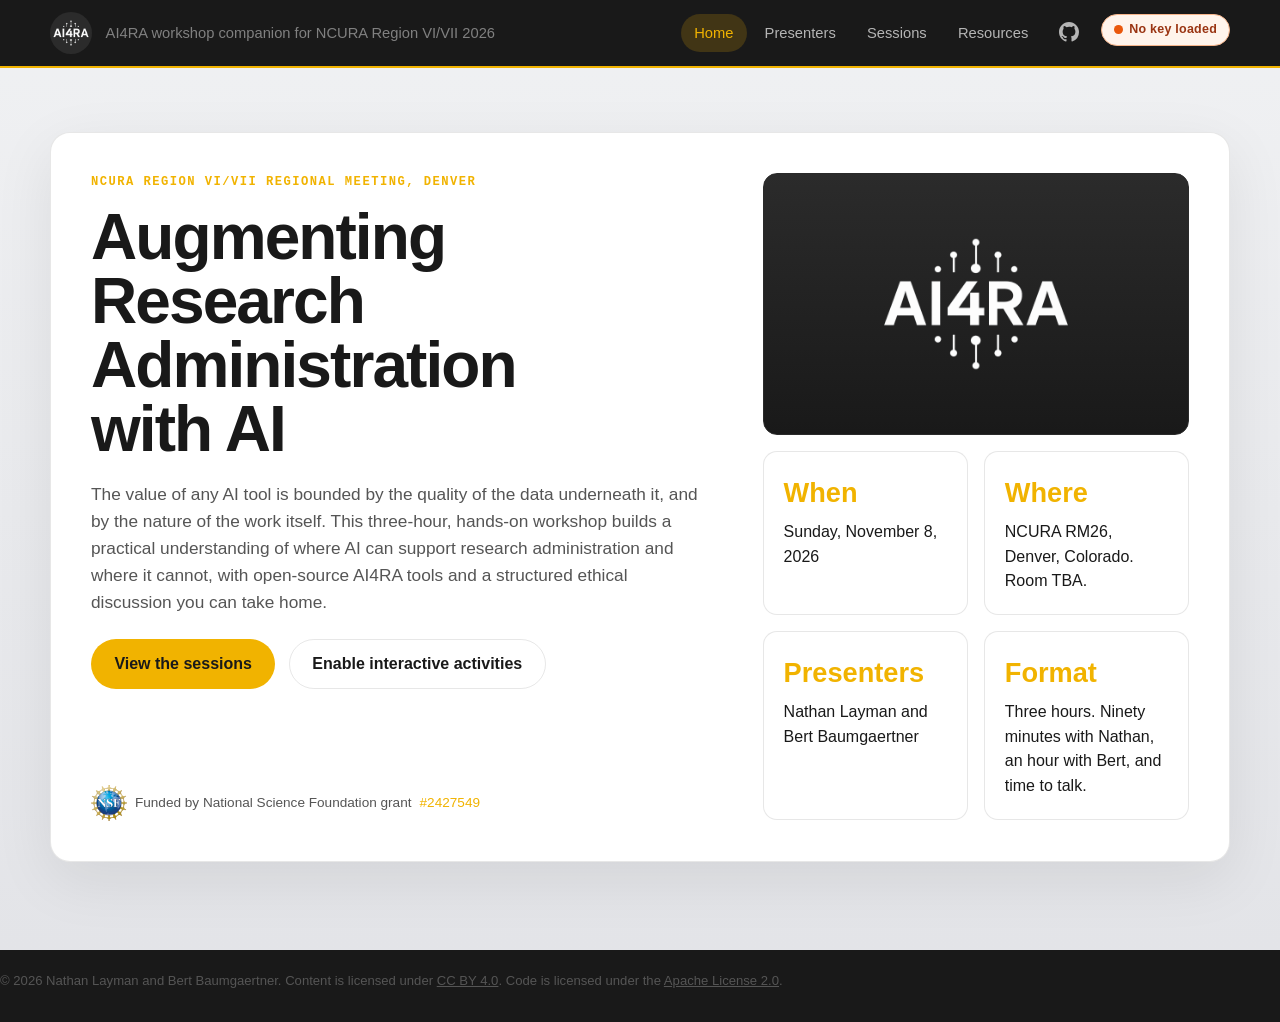
==== docs/index.html @ 2fa078ad "Home page: drop the before-you-arrive band Co-Authored-By: Claude Fable 5.1 <noreply@anthropic.com>" ====
<!DOCTYPE html>
<html lang="en">
  <head>
    <meta charset="UTF-8" />
    <meta name="viewport" content="width=device-width, initial-scale=1.0" />
    <meta name="theme-color" content="#191919" />
    <title>AI4RA Workshop | NCURA Region VI/VII 2026</title>
    <meta name="description" content="Companion site for the three-hour workshop Augmenting Research Administration with AI at the NCURA Region VI/VII Regional Meeting, Denver, November 8, 2026." />
    <link rel="stylesheet" href="styles.css" />
  </head>
  <body>
    <div class="page-frame">
      <header class="site-header">
        <div class="shell">
          <div class="brand-lockup">
            <a class="brand-home" href="index.html">
              <img class="brand-logo" src="img/logos/ai4ra-logo.png" alt="AI4RA logo" />
              <span class="brand-line">AI4RA workshop companion for NCURA Region VI/VII 2026</span>
            </a>
          </div>
          <nav aria-label="Primary">
            <ul class="nav-list">
              <li><a class="nav-link is-active" href="index.html">Home</a></li>
              <li><a class="nav-link" href="presenters.html">Presenters</a></li>
              <li><a class="nav-link" href="course-content.html">Sessions</a></li>
              <li><a class="nav-link" href="resources.html">Resources</a></li>
              <li><a class="nav-link" href="https://github.com/ui-insight/NCURARegionalWorkshop2026" target="_blank" aria-label="GitHub repository"><svg height="20" width="20" viewBox="0 0 16 16" fill="currentColor" style="vertical-align:middle;"><path d="M8 0C3.58 0 0 3.58 0 8c0 3.54 2.29 6.53 5.47 7.59.4.07.55-.17.55-.38 0-.19-.01-.82-.01-1.49-2.01.37-2.53-.49-2.69-.94-.09-.23-.48-.94-.82-1.13-.28-.15-.68-.52-.01-.53.63-.01 1.08.58 1.23.82.72 1.21 1.87.87 2.33.66.07-.52.28-.87.51-1.07-1.78-.2-3.64-.89-3.64-3.95 0-.87.31-1.59.82-2.15-.08-.2-.36-1.02.08-2.12 0 0 .67-.21 2.2.82a7.63 7.63 0 0 1 2-.27c.68 0 1.36.09 2 .27 1.53-1.04 2.2-.82 2.2-.82.44 1.1.16 1.92.08 2.12.51.56.82 1.27.82 2.15 0 3.07-1.87 3.75-3.65 3.95.29.25.54.73.54 1.48 0 1.07-.01 1.93-.01 2.2 0 .21.15.46.55.38A8.01 8.01 0 0 0 16 8c0-4.42-3.58-8-8-8z"/></svg></a></li>
            </ul>
          </nav>
        </div>
      </header>

      <main id="top">
        <section class="hero reveal">
          <div class="hero-panel">
            <div>
              <p class="eyebrow">NCURA Region VI/VII Regional Meeting, Denver</p>
              <h1>Augmenting Research Administration with AI</h1>
              <p class="hero-copy">
                The value of any AI tool is bounded by the quality of the data
                underneath it, and by the nature of the work itself. This
                three-hour, hands-on workshop builds a practical understanding
                of where AI can support research administration and where it
                cannot, with open-source AI4RA tools and a structured ethical
                discussion you can take home.
              </p>
              <div class="hero-actions">
                <a class="button" href="course-content.html">View the sessions</a>
                <button class="button-secondary" id="open-apikey-modal">Enable interactive activities</button>
              </div>
              <p class="funding-credit" style="display:flex; align-items:center; gap:0.5rem; margin-top:6rem; font-size:0.85rem; color:var(--muted);">
                <img src="img/logos/nsf-logos.webp" alt="National Science Foundation logo" style="height:36px;" />
                Funded by National Science Foundation grant <a href="https://www.nsf.gov/awardsearch/showAward?AWD_ID=2427549" target="_blank" style="color:var(--accent);">#2427549</a>
              </p>
            </div>
            <div class="hero-aside">
              <article class="hero-art">
                <img src="img/logos/ai4ra-logo.png" alt="AI4RA mark" />
              </article>
              <div class="stat-block">
                <article class="stat-card">
                  <strong>When</strong>
                  <span>Sunday, November 8, 2026</span>
                </article>
                <article class="stat-card">
                  <strong>Where</strong>
                  <span>NCURA RM26, Denver, Colorado. Room TBA.</span>
                </article>
                <article class="stat-card">
                  <strong>Presenters</strong>
                  <span>Nathan Layman and Bert Baumgaertner</span>
                </article>
                <article class="stat-card">
                  <strong>Format</strong>
                  <span>Three hours. Ninety minutes with Nathan, an hour with Bert, and time to talk.</span>
                </article>
              </div>
            </div>
          </div>
        </section>



        <!-- QR fullscreen overlay: project this so the room can scan it -->
        <div id="qr-fullscreen" style="display:none; position:fixed; inset:0; z-index:9999; background:#fff; flex-direction:column; align-items:center; justify-content:flex-start; cursor:pointer; overflow-y:auto; padding:2rem 1rem; box-sizing:border-box;">
          <p style="color:#666; font-size:clamp(0.9rem, 2vw, 1.1rem); margin:0 0 1rem;">Scan to follow along with the workshop key loaded</p>
          <img src="img/workshop_QR_code.png" alt="QR code" style="width:min(300px, 60vw); max-width:100%; border-radius:12px;" onerror="this.style.display='none'" />
          <p class="workshop-short-link" style="color:var(--ink, #191919); font-size:clamp(1.8rem, 6vw, 4rem); font-weight:800; margin:1rem 0 0; letter-spacing:0.02em; text-align:center; max-width:100%; word-break:break-all;"></p>
          <p style="color:#999; font-size:0.9rem; margin:1.5rem 0 0;">Click anywhere or press Escape to close</p>
        </div>

        <!-- Workshop key modal -->
        <div id="apikey-modal" class="modal-overlay">
          <div class="modal-dialog">
            <h2>Workshop key</h2>
            <p>The hands-on activities use Promptulus, which needs an API key.
              For this workshop the University of Idaho provides one through
              MindRouter, so you do not need your own. Scan the code or open
              the short link and the key is loaded for you.</p>
            <div style="text-align:center; margin:1rem 0;">
              <img src="img/workshop_QR_code.png" alt="Scan to open the workshop site with the key pre-filled" style="width:180px;" onerror="this.style.display='none'" />
              <p style="font-size:0.75rem; color:var(--muted); margin-top:0.25rem;">Scan the code, or click the link below, to load the key</p>
              <p style="font-size:1.3rem; font-weight:700; margin-top:0.35rem;">
                <a class="workshop-short-link-anchor" href="#" target="_blank" rel="noopener" style="color:var(--gold);"></a>
              </p>
              <button id="expand-qr-btn" class="button-secondary" style="margin-top:0.5rem; font-size:0.8rem;">Expand for audience</button>
            </div>
            <div class="api-key-input-row">
              <input type="password" id="api-key-input" placeholder="Or paste a key here (mr2_... for MindRouter)">
              <span id="api-key-status"></span>
            </div>
            <details style="margin-top:0.75rem;">
              <summary style="cursor:pointer; color:var(--accent); font-size:0.9rem;">How is the key handled?</summary>
              <ul style="line-height:1.8; padding-left:1.2em; margin-top:0.5rem; font-size:0.85rem; color:var(--muted);">
                <li><strong>Tab-scoped storage.</strong> The key is held in sessionStorage, which is scoped to this browser tab. It clears when you close the tab and is never written to disk or shared across tabs.</li>
                <li><strong>Static site.</strong> This page is served as a static file from GitHub Pages. No server here stores or sees your key.</li>
                <li><strong>Passed to Promptulus at click time.</strong> Links to Promptulus from this site carry the key once, and Promptulus removes it from its own address bar on load.</li>
                <li><strong>Sent only to MindRouter.</strong> A key starting with <code>mr2_</code> routes requests to the University of Idaho's models. Nothing goes to a public AI vendor on your account.</li>
                <li><strong>URL stripped.</strong> If the key arrives via <code>?key=</code>, it is read once and immediately removed from the address bar so it does not land in history or bookmarks.</li>
                <li><strong>Workshop-scoped.</strong> The key is issued for this event and retired afterward. It is never stored in this site's source. A personal Gemini key pasted above works too.</li>
              </ul>
              <p style="font-size:0.85rem; color:var(--muted); margin-top:0.5rem;">
                <strong>Note:</strong> as with any client-side application, the key is visible in browser developer tools while the page is open. Do not paste a key attached to a paid production project.
              </p>
            </details>
            <p style="margin-top:0.5rem; font-size:0.85rem; color:var(--muted);">
              <strong>Facilitators:</strong> pre-fill by sharing a link to this site with <code>?key=YOUR_KEY</code> appended. The short link and QR code do exactly that.
            </p>
            <button id="dismiss-apikey-modal" class="button" style="margin-top:1rem;">Done</button>
          </div>
        </div>
      </main>
      <footer class="site-footer">
        <p>&copy; 2026 Nathan Layman and Bert Baumgaertner. Content is licensed under <a href="https://creativecommons.org/licenses/by/4.0/" rel="license">CC BY 4.0</a>. Code is licensed under the <a href="https://github.com/ui-insight/NCURARegionalWorkshop2026/blob/main/LICENSE">Apache License 2.0</a>.</p>
      </footer>
    </div>

    <script type="module" src="app.js"></script>
    <script type="module">
      // Shown on screen next to the QR code. Keep this text key-free: it is
      // projected. The QR (img/workshop_QR_code.png) encodes the keyed URL.
      const WORKSHOP_SHORT_LINK = 'ui-insight.github.io/NCURARegionalWorkshop2026';

      // The same keyed URL as the QR code, for the clickable link in the modal,
      // so a laptop user can load the key without scanning. Workshop-scoped;
      // rotate the token on MindRouter after Denver and update this line.
      // Leave empty to link to the plain address instead.
      const WORKSHOP_KEY_LINK = 'https://ui-insight.github.io/NCURARegionalWorkshop2026/?key=mr2_4ctSCEEhRcoOMjyMd2NxfIWt1ni0kNHyG6uzP7nnHtc';

      const km = window.__keyManager;
      const input = document.getElementById('api-key-input');
      const status = document.getElementById('api-key-status');
      const modal = document.getElementById('apikey-modal');
      const openBtn = document.getElementById('open-apikey-modal');

      function setArmed(armed) {
        openBtn.textContent = armed ? 'Interactive activities enabled' : 'Enable interactive activities';
      }

      // Pre-fill if the key came from the URL (or an earlier page in this tab)
      const existingKey = km.getKey();
      if (existingKey) {
        input.value = existingKey;
        status.textContent = existingKey.startsWith('mr2_') ? 'MindRouter key loaded' : 'Key loaded';
        setArmed(true);
      }

      input.addEventListener('input', () => {
        const key = input.value.trim();
        km.setKey(key);
        if (window.__keyStatus) window.__keyStatus();
        if (key) {
          status.textContent = key.startsWith('mr2_') ? 'MindRouter key entered' : 'Key entered';
          setArmed(true);
        } else {
          status.textContent = '';
          setArmed(false);
        }
      });

      // Open and close the modal
      openBtn.addEventListener('click', () => modal.classList.add('visible'));
      if (window.location.hash === '#key') modal.classList.add('visible');
      document.getElementById('dismiss-apikey-modal').addEventListener('click', () => modal.classList.remove('visible'));
      modal.addEventListener('click', (e) => { if (e.target === modal) modal.classList.remove('visible'); });

      // On-screen short link text
      const ready = !/TBD/.test(WORKSHOP_SHORT_LINK);
      document.querySelectorAll('.workshop-short-link').forEach((el) => {
        el.textContent = ready ? WORKSHOP_SHORT_LINK : 'Short link coming before Denver';
      });
      document.querySelectorAll('.workshop-short-link-anchor').forEach((el) => {
        el.textContent = ready ? WORKSHOP_SHORT_LINK : 'Short link coming before Denver';
        // The keyed link opens in this tab so the key lands here, not in a new one.
        el.href = WORKSHOP_KEY_LINK || (ready ? 'https://' + WORKSHOP_SHORT_LINK : '#');
        if (WORKSHOP_KEY_LINK) {
          el.removeAttribute('target');
          el.title = 'Opens this site with the workshop key loaded';
        }
      });

      // Fullscreen QR for the room
      const qrFs = document.getElementById('qr-fullscreen');
      document.getElementById('expand-qr-btn').addEventListener('click', () => { qrFs.style.display = 'flex'; });
      qrFs.addEventListener('click', () => { qrFs.style.display = 'none'; });
      document.addEventListener('keydown', (e) => {
        if (e.key === 'Escape' && qrFs.style.display === 'flex') qrFs.style.display = 'none';
      });
    </script>
  </body>
</html>
---- docs/styles.css ----
:root {
  --gold: #f1b300;
  --gold-soft: #f5c842;
  --gold-dim: rgba(241, 179, 0, 0.12);
  --black: #191919;
  --charcoal: #2a2a2a;
  --silver: #808080;
  --white: #ffffff;
  --bg: #f0f1f3;
  --bg-deep: #e2e3e7;
  --paper: rgba(255, 255, 255, 0.92);
  --line: rgba(25, 25, 25, 0.1);
  --ink: #191919;
  --muted: #555;
  --accent: #f1b300;
  --shadow: 0 18px 60px rgba(0, 0, 0, 0.08);
  --radius-lg: 20px;
  --radius-md: 14px;
  --radius-sm: 8px;
  --shell: 1180px;
  --serif: -apple-system, BlinkMacSystemFont, "Segoe UI", Roboto, Oxygen-Sans,
    Ubuntu, Cantarell, "Helvetica Neue", sans-serif;
  --sans: -apple-system, BlinkMacSystemFont, "Segoe UI", Roboto, Oxygen-Sans,
    Ubuntu, Cantarell, "Helvetica Neue", sans-serif;
  --mono: ui-monospace, "SFMono-Regular", "SF Mono", Menlo, Consolas,
    "Liberation Mono", monospace;
}

* {
  box-sizing: border-box;
}

html {
  scroll-behavior: smooth;
}

body {
  margin: 0;
  color: var(--ink);
  background:
    linear-gradient(180deg, var(--bg) 0%, var(--bg-deep) 100%);
  font-family: var(--sans);
  line-height: 1.55;
}

a {
  color: inherit;
  text-decoration: none;
}

.page-frame {
  min-height: 100vh;
}

.shell,
.hero,
.content-block,
.split-block,
.callout-band {
  width: min(calc(100% - 2rem), var(--shell));
  margin: 0 auto;
}

.site-header {
  position: sticky;
  top: 0;
  z-index: 10;
  background: var(--black);
  border-bottom: 2px solid var(--gold);
}

.site-header .shell,
.site-footer .shell {
  display: flex;
  align-items: center;
  justify-content: space-between;
  gap: 1.5rem;
  padding: 0.75rem 0;
}

.brand-lockup,
.brand-home {
  display: flex;
  align-items: center;
  gap: 0.85rem;
  flex-wrap: wrap;
}

.brand-home {
  color: var(--white);
}

.brand-logo {
  width: 42px;
  height: 42px;
  border-radius: 999px;
  object-fit: cover;
  background: rgba(255, 255, 255, 0.08);
}

.brand-line {
  color: var(--silver);
  font-size: 0.92rem;
}

.nav-list,
.plain-list,
.footer-list {
  list-style: none;
  padding: 0;
  margin: 0;
}

.nav-list {
  display: flex;
  flex-wrap: wrap;
  gap: 0.25rem;
}

.nav-link {
  display: inline-flex;
  padding: 0.5rem 0.85rem;
  border-radius: 999px;
  color: rgba(255, 255, 255, 0.68);
  font-size: 0.92rem;
  transition: background-color 140ms ease, color 140ms ease;
}

.nav-link:hover,
.nav-link:focus-visible {
  background: rgba(241, 179, 0, 0.15);
  color: var(--gold);
}

.nav-link.is-active {
  background: rgba(241, 179, 0, 0.18);
  color: var(--gold);
}

.hero {
  padding: 4rem 0 2.5rem;
}

.hero-panel {
  display: grid;
  gap: 2rem;
  grid-template-columns: minmax(0, 1.35fr) minmax(280px, 0.9fr);
  padding: 2.5rem;
  border-radius: var(--radius-lg);
  background: var(--white);
  box-shadow: var(--shadow);
  border: 1px solid var(--line);
}

.eyebrow,
.footer-kicker,
.footer-heading {
  margin: 0 0 0.85rem;
  font-family: var(--mono);
  font-size: 0.76rem;
  letter-spacing: 0.12em;
  text-transform: uppercase;
  color: var(--accent);
  font-weight: 600;
}

h1,
h2,
h3 {
  margin: 0;
  font-family: var(--serif);
  line-height: 1;
  color: var(--black);
}

h1 {
  max-width: 13ch;
  font-size: clamp(2.2rem, 5vw, 4rem);
  letter-spacing: -0.03em;
}

h2 {
  font-size: clamp(1.8rem, 3vw, 3rem);
}

h3 {
  font-size: 1.35rem;
  margin-bottom: 0.65rem;
}

p {
  margin: 0;
}

.hero-copy,
.section-copy,
.callout-panel p {
  max-width: 64ch;
  font-size: 1.08rem;
  color: var(--muted);
}

.hero-copy {
  margin-top: 1.25rem;
}

.hero-aside {
  display: grid;
  gap: 1rem;
  align-content: start;
}

.hero-art {
  display: grid;
  place-items: center;
  padding: 1.25rem;
  border-radius: var(--radius-md);
  background: linear-gradient(180deg, #2b2b2b 0%, #191919 100%);
  border: 1px solid var(--charcoal);
  min-height: 220px;
}

.hero-art img {
  width: min(100%, 220px);
  height: auto;
  display: block;
}

.hero-actions,
.cta-row {
  display: flex;
  flex-wrap: wrap;
  gap: 0.85rem;
  margin-top: 1.5rem;
}

.button,
.button-secondary {
  display: inline-flex;
  align-items: center;
  justify-content: center;
  min-height: 2.8rem;
  padding: 0.7rem 1.4rem;
  border-radius: 999px;
  border: 1px solid transparent;
  font-family: inherit;
  font-size: inherit;
  font-weight: 600;
  cursor: pointer;
  transition:
    background-color 140ms ease,
    border-color 140ms ease,
    color 140ms ease,
    transform 80ms ease;
}

.button:hover,
.button-secondary:hover {
  transform: translateY(-1px);
}

.button {
  background: var(--gold);
  color: var(--black);
}

.button:hover,
.button:focus-visible {
  background: var(--gold-soft);
}

.button-secondary {
  background: transparent;
  border-color: var(--line);
  color: var(--ink);
}

.button-secondary:hover,
.button-secondary:focus-visible {
  border-color: var(--gold);
  color: #9a7300;
}

.stat-block,
.card-grid,
.compact-grid,
.path-grid,
.split-grid {
  display: grid;
  gap: 1rem;
}

.stat-block {
  grid-template-columns: repeat(2, minmax(0, 1fr));
  align-content: start;
}

.stat-card,
.content-card {
  padding: 1.25rem;
  border-radius: var(--radius-md);
  background: var(--white);
  border: 1px solid var(--line);
  transition: border-color 140ms ease, box-shadow 140ms ease;
  display: flex;
  flex-direction: column;
}

.content-card .card-actions {
  margin-top: auto;
}

.stat-card:hover,
.content-card:hover {
  border-color: rgba(241, 179, 0, 0.35);
  box-shadow: 0 4px 20px rgba(241, 179, 0, 0.08);
}

.stat-card strong {
  display: block;
  margin-bottom: 0.35rem;
  font-size: 1.7rem;
  font-family: var(--serif);
  font-weight: 700;
  color: var(--gold);
}

.content-block,
.split-block,
.callout-band {
  padding: 2rem 0;
}

.page-intro {
  width: min(calc(100% - 2rem), var(--shell));
  margin: 0 auto;
  padding: 4rem 0 1.5rem;
}

.page-intro-panel {
  padding: 2rem;
  border-radius: var(--radius-lg);
  background: var(--white);
  border: 1px solid var(--line);
  box-shadow: var(--shadow);
}

.module-headshot {
  width: 96px;
  height: 96px;
  border-radius: 50%;
  object-fit: cover;
  border: 3px solid var(--gold);
  margin-bottom: 1rem;
}

.section-heading {
  max-width: 24ch;
}

.section-heading-wide {
  max-width: 32ch;
}

.section-copy {
  margin-top: 0.9rem;
}

.card-grid {
  grid-template-columns: repeat(3, minmax(0, 1fr));
  margin-top: 1.5rem;
}

.compact-grid {
  grid-template-columns: repeat(2, minmax(0, 1fr));
  margin-top: 1.5rem;
}

.path-grid {
  grid-template-columns: repeat(2, minmax(0, 1fr));
  margin-top: 1.5rem;
}

.path-card {
  min-height: 100%;
  padding: 1.5rem;
}

.tag {
  display: inline-flex;
  margin-bottom: 0.85rem;
  padding: 0.28rem 0.55rem;
  border-radius: 999px;
  background: var(--gold-dim);
  color: #9a7300;
  font-family: var(--mono);
  font-size: 0.74rem;
  letter-spacing: 0.05em;
  text-transform: uppercase;
  font-weight: 600;
}

.split-grid {
  grid-template-columns: minmax(0, 1.1fr) minmax(280px, 0.95fr);
  align-items: start;
}

.plain-list {
  display: grid;
  gap: 0.8rem;
  margin-top: 1.25rem;
}

.plain-list li {
  padding: 0.9rem 1rem;
  border-radius: var(--radius-sm);
  background: var(--white);
  border: 1px solid var(--line);
}

.callout-band {
  margin: 1rem auto 4rem;
}

.callout-panel {
  padding: 2rem;
  border-radius: var(--radius-lg);
  background: var(--black);
  color: var(--white);
  border: 1px solid var(--charcoal);
}

.callout-panel .section-heading {
  color: var(--white);
}

.callout-panel p {
  color: rgba(255, 255, 255, 0.72);
}

.callout-panel .button-secondary {
  border-color: rgba(255, 255, 255, 0.2);
  color: var(--white);
}

.callout-panel .button-secondary:hover,
.callout-panel .button-secondary:focus-visible {
  border-color: var(--gold);
  color: var(--gold);
}

.site-footer {
  margin-top: 4rem;
  background: var(--black);
  border-top: 2px solid var(--gold);
  color: var(--white);
}

.presenter-grid {
  display: grid;
  gap: 1.5rem;
}

.module-grid {
  display: grid;
  grid-template-columns: repeat(2, minmax(0, 1fr));
  gap: 1rem;
  margin-top: 1.5rem;
}

.course-module {
  padding: 1.4rem;
  border-radius: var(--radius-md);
  background: var(--white);
  border: 1px solid var(--line);
  box-shadow: var(--shadow);
}

.module-full {
  margin-top: 1rem;
}

.module-lead {
  margin-top: 1.5rem;
  background: linear-gradient(180deg, rgba(241, 179, 0, 0.08) 0%, var(--white) 100%);
}

.module-points {
  margin: 0.9rem 0 0;
  padding-left: 1.2rem;
  color: var(--muted);
}

.module-points li + li {
  margin-top: 0.55rem;
}

.module-follow {
  margin-top: 0.9rem;
}

.module-actions {
  margin-top: 1rem;
}

.jump-strip {
  width: min(calc(100% - 2rem), var(--shell));
  margin: 0 auto;
  padding: 0 0 1.5rem;
}

.jump-links,
.card-actions {
  display: flex;
  flex-wrap: wrap;
  gap: 0.75rem;
}

.jump-link {
  display: inline-flex;
  align-items: center;
  justify-content: center;
  min-height: 2.7rem;
  padding: 0.6rem 1rem;
  border-radius: 999px;
  background: var(--white);
  border: 1px solid var(--line);
  color: var(--muted);
  font-weight: 600;
  transition:
    border-color 140ms ease,
    color 140ms ease,
    transform 80ms ease,
    box-shadow 140ms ease;
}

.jump-link:hover,
.jump-link:focus-visible {
  transform: translateY(-1px);
  border-color: rgba(241, 179, 0, 0.4);
  color: #9a7300;
  box-shadow: 0 8px 24px rgba(0, 0, 0, 0.06);
}

.presenter-card {
  display: grid;
  grid-template-columns: minmax(220px, 280px) minmax(0, 1fr);
  gap: 1.5rem;
  padding: 1.5rem;
  border-radius: var(--radius-lg);
  background: var(--white);
  border: 1px solid var(--line);
  box-shadow: var(--shadow);
}

.presenter-photo {
  display: grid;
  place-items: center;
  min-height: 280px;
  padding: 1rem;
  border-radius: var(--radius-md);
  background: linear-gradient(180deg, #efefef 0%, #dadde2 100%);
  border: 1px dashed rgba(25, 25, 25, 0.2);
  color: var(--muted);
  text-transform: uppercase;
  letter-spacing: 0.08em;
  font-family: var(--mono);
  font-size: 0.78rem;
  text-align: center;
}

.presenter-photo img {
  width: 100%;
  height: 100%;
  min-height: 280px;
  object-fit: cover;
  border-radius: calc(var(--radius-md) - 2px);
  display: block;
}

.presenter-body {
  display: grid;
  gap: 0.9rem;
  align-content: start;
}

.presenter-name {
  font-size: clamp(1.8rem, 3vw, 2.6rem);
}

.presenter-role {
  color: var(--muted);
  font-weight: 600;
}

.presenter-contact {
  font-size: 0.9rem;
  margin: 0.15rem 0 0.5rem;
}

.presenter-contact a {
  color: var(--accent);
  text-decoration: none;
}

.presenter-contact a:hover {
  text-decoration: underline;
}

.presenter-meta {
  display: grid;
  gap: 0.35rem;
}

.meta-label {
  font-family: var(--mono);
  font-size: 0.76rem;
  letter-spacing: 0.12em;
  text-transform: uppercase;
  color: #9a7300;
}

.meta-copy {
  color: var(--muted);
  max-width: 70ch;
}

.footer-grid {
  align-items: start;
}

.footer-simple {
  text-align: center;
  padding: 0;
}

.footer-simple .footer-copy {
  max-width: none;
}

.footer-copy {
  max-width: 38ch;
  margin: 0;
  color: rgba(255, 255, 255, 0.6);
}

.footer-list {
  display: grid;
  gap: 0.45rem;
  color: rgba(255, 255, 255, 0.6);
}

.footer-list a {
  transition: color 140ms ease;
}

.footer-list a:hover,
.footer-list a:focus-visible {
  color: var(--gold);
}

.reveal {
  opacity: 0;
  transform: translateY(20px);
  transition:
    opacity 600ms ease,
    transform 600ms ease;
}

.reveal.is-visible {
  opacity: 1;
  transform: translateY(0);
}

@media (max-width: 960px) {
  .hero-panel,
  .split-grid,
  .card-grid,
  .compact-grid,
  .path-grid,
  .module-grid,
  .jump-links,
  .stat-block,
  .presenter-card {
    grid-template-columns: 1fr;
  }

  .site-header .shell,
  .site-footer .shell {
    flex-direction: column;
    align-items: flex-start;
  }

  h1 {
    max-width: 100%;
  }
}

@media (max-width: 680px) {
  .shell,
  .hero,
  .content-block,
  .split-block,
  .callout-band,
  .page-intro,
  .jump-strip {
    width: min(calc(100% - 1rem), var(--shell));
  }

  .hero {
    padding-top: 2rem;
  }

  .hero-panel,
  .callout-panel,
  .page-intro-panel {
    padding: 1.4rem;
  }

  .brand-home {
    align-items: center;
  }

  .brand-logo {
    width: 36px;
    height: 36px;
  }

  .hero-art {
    min-height: 180px;
  }

  .presenter-card {
    padding: 1.1rem;
  }

  .presenter-photo {
    min-height: 220px;
  }
}

@media (prefers-reduced-motion: reduce) {
  html {
    scroll-behavior: auto;
  }

  .reveal {
    opacity: 1;
    transform: none;
    transition: none;
  }

  .button,
  .button-secondary,
  .stat-card,
  .content-card,
  .nav-link,
  .footer-list a {
    transition: none;
  }
}

/* ── API key input ─────────────────────────────────── */

.api-key-input-row {
  display: flex;
  align-items: center;
  gap: 0.75rem;
  margin-top: 1rem;
}

.api-key-input-row input {
  flex: 1;
  padding: 0.7rem 1rem;
  font-size: 1rem;
  border: 1px solid var(--line);
  border-radius: var(--radius-sm);
  font-family: var(--mono);
  background: var(--white);
  color: var(--ink);
}

.api-key-input-row input:focus {
  outline: none;
  border-color: var(--accent);
  box-shadow: 0 0 0 3px var(--gold-dim);
}

#api-key-status {
  font-size: 0.9rem;
  color: #4caf50;
  white-space: nowrap;
  font-weight: 600;
}

.api-key-help-text {
  margin-top: 0.5rem;
  font-size: 0.85rem;
  color: var(--muted);
}

.api-key-help-text a {
  color: var(--accent);
  text-decoration: underline;
}

/* ── Modal overlay ─────────────────────────────────── */

.modal-overlay {
  display: none;
  position: fixed;
  inset: 0;
  z-index: 100;
  background: rgba(0, 0, 0, 0.5);
}

.modal-overlay.visible {
  display: grid;
  place-items: center;
}

.modal-dialog {
  background: var(--white);
  padding: 2rem;
  border-radius: var(--radius-lg);
  max-width: 520px;
  width: 90%;
  box-shadow: var(--shadow);
}

/* Footer: copyright and license line on every site page */
.site-footer {
  margin-top: 3rem;
  padding: 1.25rem 0 2rem;
  border-top: 1px solid rgba(25, 25, 25, 0.12);
  font-size: 0.82rem;
  line-height: 1.5;
  color: var(--muted);
}
.site-footer p { margin: 0; }
.site-footer a { color: inherit; text-decoration: underline; }
.site-footer a:hover { color: var(--ink); }
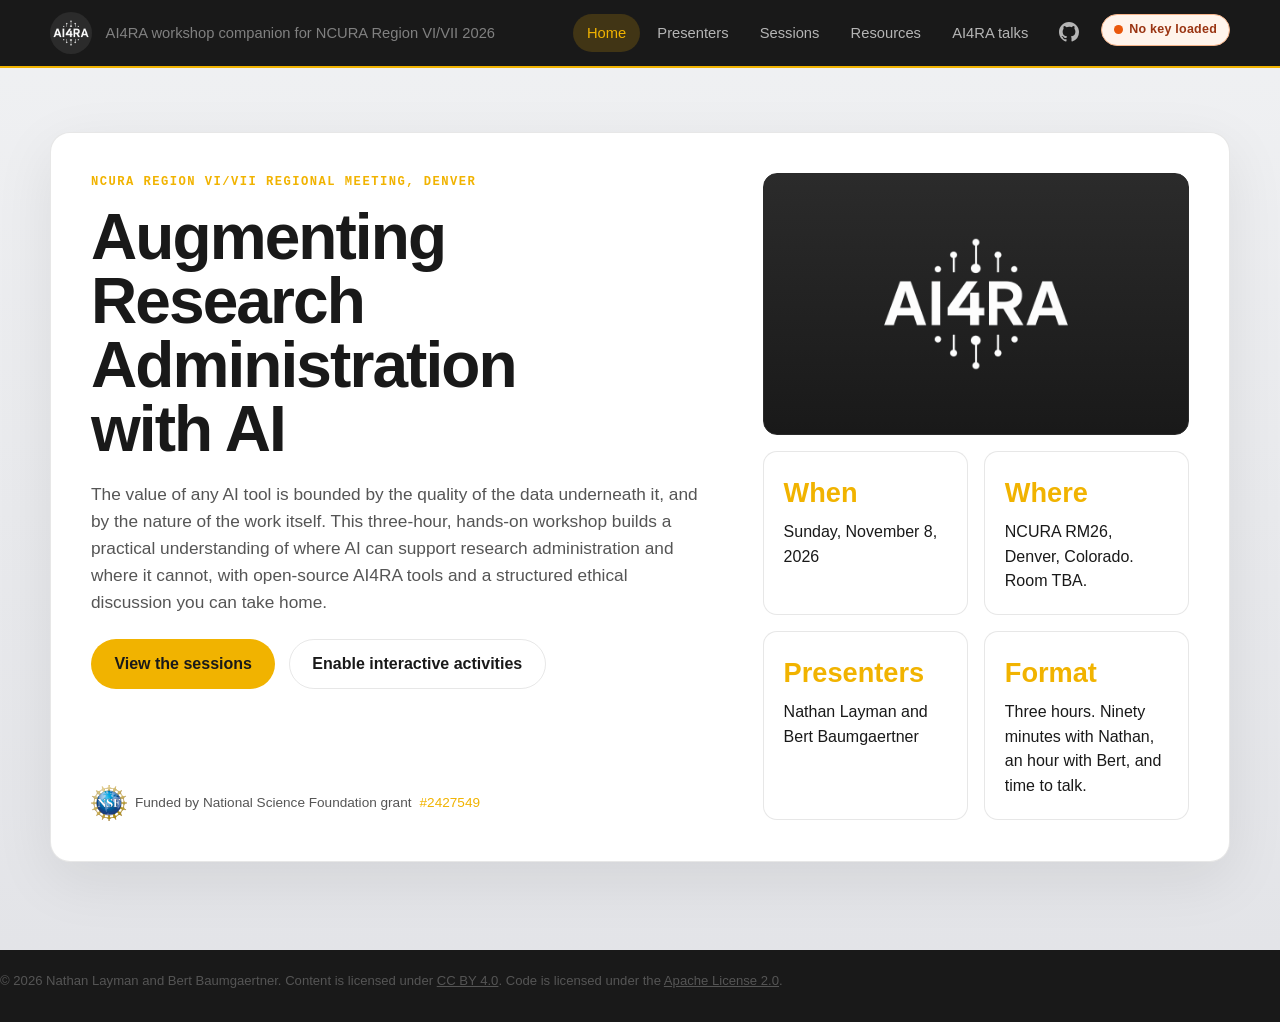
==== commit 6ab6a3f7: "AI4RA talks tab, prompt library pitch, UDM repo link, forum link fix - New AI4RA talks page in the s" ====
--- a/docs/index.html
+++ b/docs/index.html
@@ -24,6 +24,7 @@
               <li><a class="nav-link" href="presenters.html">Presenters</a></li>
               <li><a class="nav-link" href="course-content.html">Sessions</a></li>
               <li><a class="nav-link" href="resources.html">Resources</a></li>
+              <li><a class="nav-link" href="ai4ra-talks.html">AI4RA talks</a></li>
               <li><a class="nav-link" href="https://github.com/ui-insight/NCURARegionalWorkshop2026" target="_blank" aria-label="GitHub repository"><svg height="20" width="20" viewBox="0 0 16 16" fill="currentColor" style="vertical-align:middle;"><path d="M8 0C3.58 0 0 3.58 0 8c0 3.54 2.29 6.53 5.47 7.59.4.07.55-.17.55-.38 0-.19-.01-.82-.01-1.49-2.01.37-2.53-.49-2.69-.94-.09-.23-.48-.94-.82-1.13-.28-.15-.68-.52-.01-.53.63-.01 1.08.58 1.23.82.72 1.21 1.87.87 2.33.66.07-.52.28-.87.51-1.07-1.78-.2-3.64-.89-3.64-3.95 0-.87.31-1.59.82-2.15-.08-.2-.36-1.02.08-2.12 0 0 .67-.21 2.2.82a7.63 7.63 0 0 1 2-.27c.68 0 1.36.09 2 .27 1.53-1.04 2.2-.82 2.2-.82.44 1.1.16 1.92.08 2.12.51.56.82 1.27.82 2.15 0 3.07-1.87 3.75-3.65 3.95.29.25.54.73.54 1.48 0 1.07-.01 1.93-.01 2.2 0 .21.15.46.55.38A8.01 8.01 0 0 0 16 8c0-4.42-3.58-8-8-8z"/></svg></a></li>
             </ul>
           </nav>
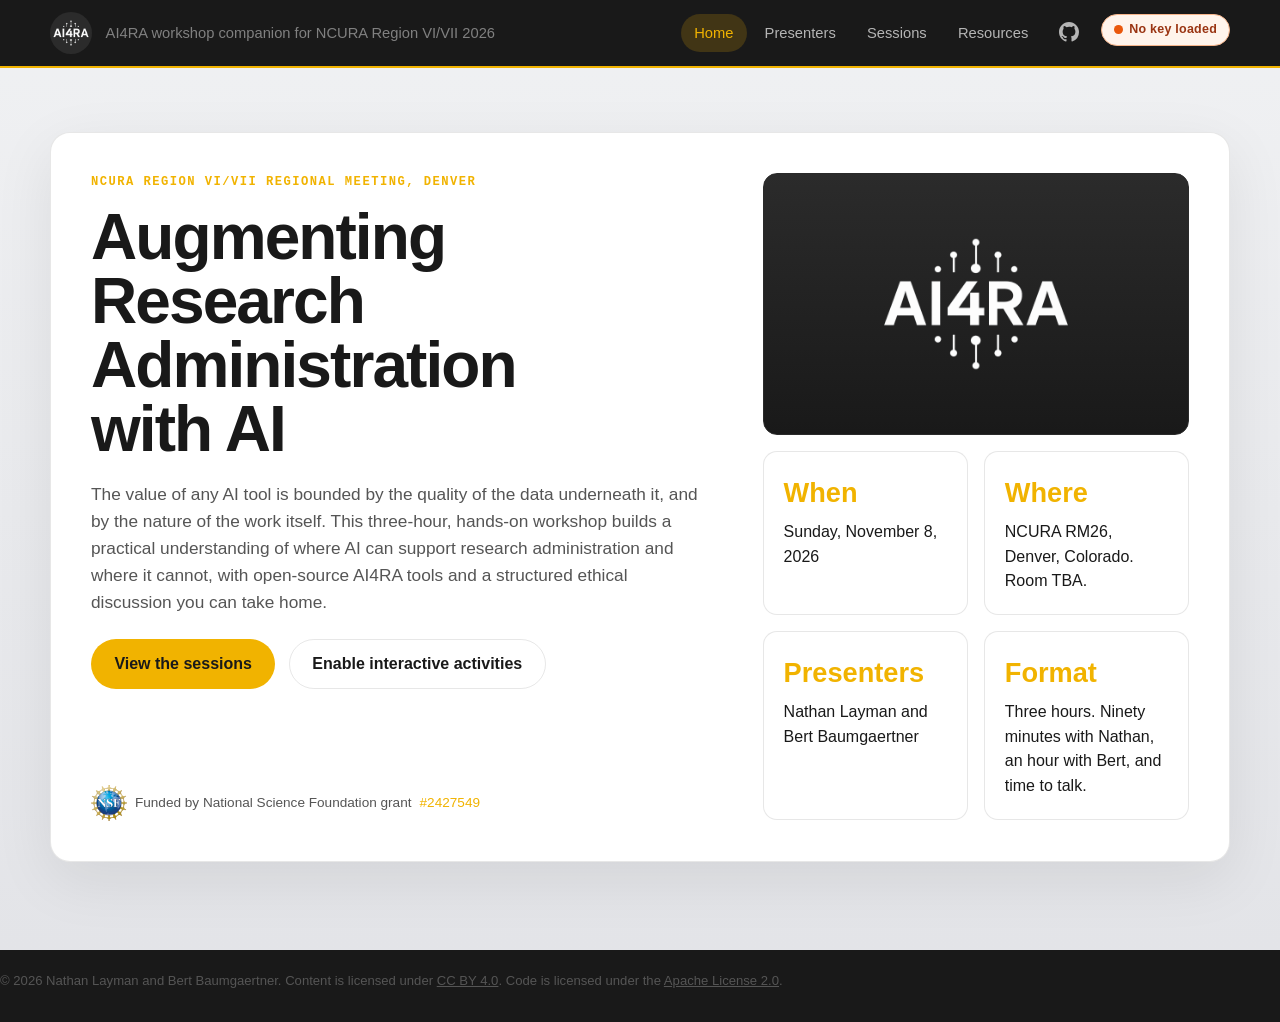
==== commit eb5e8caf: "Hand the key through without reading it; drop the proxy and eCFR calls The site now only stores the " ====
--- a/docs/index.html
+++ b/docs/index.html
@@ -24,7 +24,6 @@
               <li><a class="nav-link" href="presenters.html">Presenters</a></li>
               <li><a class="nav-link" href="course-content.html">Sessions</a></li>
               <li><a class="nav-link" href="resources.html">Resources</a></li>
-              <li><a class="nav-link" href="ai4ra-talks.html">AI4RA talks</a></li>
               <li><a class="nav-link" href="https://github.com/ui-insight/NCURARegionalWorkshop2026" target="_blank" aria-label="GitHub repository"><svg height="20" width="20" viewBox="0 0 16 16" fill="currentColor" style="vertical-align:middle;"><path d="M8 0C3.58 0 0 3.58 0 8c0 3.54 2.29 6.53 5.47 7.59.4.07.55-.17.55-.38 0-.19-.01-.82-.01-1.49-2.01.37-2.53-.49-2.69-.94-.09-.23-.48-.94-.82-1.13-.28-.15-.68-.52-.01-.53.63-.01 1.08.58 1.23.82.72 1.21 1.87.87 2.33.66.07-.52.28-.87.51-1.07-1.78-.2-3.64-.89-3.64-3.95 0-.87.31-1.59.82-2.15-.08-.2-.36-1.02.08-2.12 0 0 .67-.21 2.2.82a7.63 7.63 0 0 1 2-.27c.68 0 1.36.09 2 .27 1.53-1.04 2.2-.82 2.2-.82.44 1.1.16 1.92.08 2.12.51.56.82 1.27.82 2.15 0 3.07-1.87 3.75-3.65 3.95.29.25.54.73.54 1.48 0 1.07-.01 1.93-.01 2.2 0 .21.15.46.55.38A8.01 8.01 0 0 0 16 8c0-4.42-3.58-8-8-8z"/></svg></a></li>
             </ul>
           </nav>
@@ -94,7 +93,7 @@
         <div id="apikey-modal" class="modal-overlay">
           <div class="modal-dialog">
             <h2>Workshop key</h2>
-            <p>The hands-on activities use Promptulus, which needs an API key.
+            <p>The hands-on activities use Promptulus, Thamus and Data Crawler Carl, which need an API key.
               For this workshop the University of Idaho provides one through
               MindRouter, so you do not need your own. Scan the code or open
               the short link and the key is loaded for you.</p>
@@ -107,7 +106,7 @@
               <button id="expand-qr-btn" class="button-secondary" style="margin-top:0.5rem; font-size:0.8rem;">Expand for audience</button>
             </div>
             <div class="api-key-input-row">
-              <input type="password" id="api-key-input" placeholder="Or paste a key here (mr2_... for MindRouter)">
+              <input type="password" id="api-key-input" placeholder="Or paste your own key here">
               <span id="api-key-status"></span>
             </div>
             <details style="margin-top:0.75rem;">
@@ -115,10 +114,10 @@
               <ul style="line-height:1.8; padding-left:1.2em; margin-top:0.5rem; font-size:0.85rem; color:var(--muted);">
                 <li><strong>Tab-scoped storage.</strong> The key is held in sessionStorage, which is scoped to this browser tab. It clears when you close the tab and is never written to disk or shared across tabs.</li>
                 <li><strong>Static site.</strong> This page is served as a static file from GitHub Pages. No server here stores or sees your key.</li>
-                <li><strong>Passed to Promptulus at click time.</strong> Links to Promptulus from this site carry the key once, and Promptulus removes it from its own address bar on load.</li>
-                <li><strong>Sent only to MindRouter.</strong> A key starting with <code>mr2_</code> routes requests to the University of Idaho's models. Nothing goes to a public AI vendor on your account.</li>
+                <li><strong>Passed on at click time.</strong> Links from this site to Promptulus, Thamus and Data Crawler Carl carry the key once, and each removes it from its own address bar on load.</li>
+                <li><strong>Sent to the provider that issued it.</strong> This site does not read the key. Each activity works out where it belongs: the workshop key goes to the University of Idaho's models, and your own key goes to its own provider, on your account.</li>
                 <li><strong>URL stripped.</strong> If the key arrives via <code>?key=</code>, it is read once and immediately removed from the address bar so it does not land in history or bookmarks.</li>
-                <li><strong>Workshop-scoped.</strong> The key is issued for this event and retired afterward. It is never stored in this site's source. A personal Gemini key pasted above works too.</li>
+                <li><strong>Workshop-scoped.</strong> The workshop key is issued for this event and retired afterward. A key you paste is never saved by this site.</li>
               </ul>
               <p style="font-size:0.85rem; color:var(--muted); margin-top:0.5rem;">
                 <strong>Note:</strong> as with any client-side application, the key is visible in browser developer tools while the page is open. Do not paste a key attached to a paid production project.
@@ -162,7 +161,7 @@
       const existingKey = km.getKey();
       if (existingKey) {
         input.value = existingKey;
-        status.textContent = existingKey.startsWith('mr2_') ? 'MindRouter key loaded' : 'Key loaded';
+        status.textContent = 'Key loaded';
         setArmed(true);
       }
 
@@ -171,7 +170,7 @@
         km.setKey(key);
         if (window.__keyStatus) window.__keyStatus();
         if (key) {
-          status.textContent = key.startsWith('mr2_') ? 'MindRouter key entered' : 'Key entered';
+          status.textContent = 'Key entered';
           setArmed(true);
         } else {
           status.textContent = '';
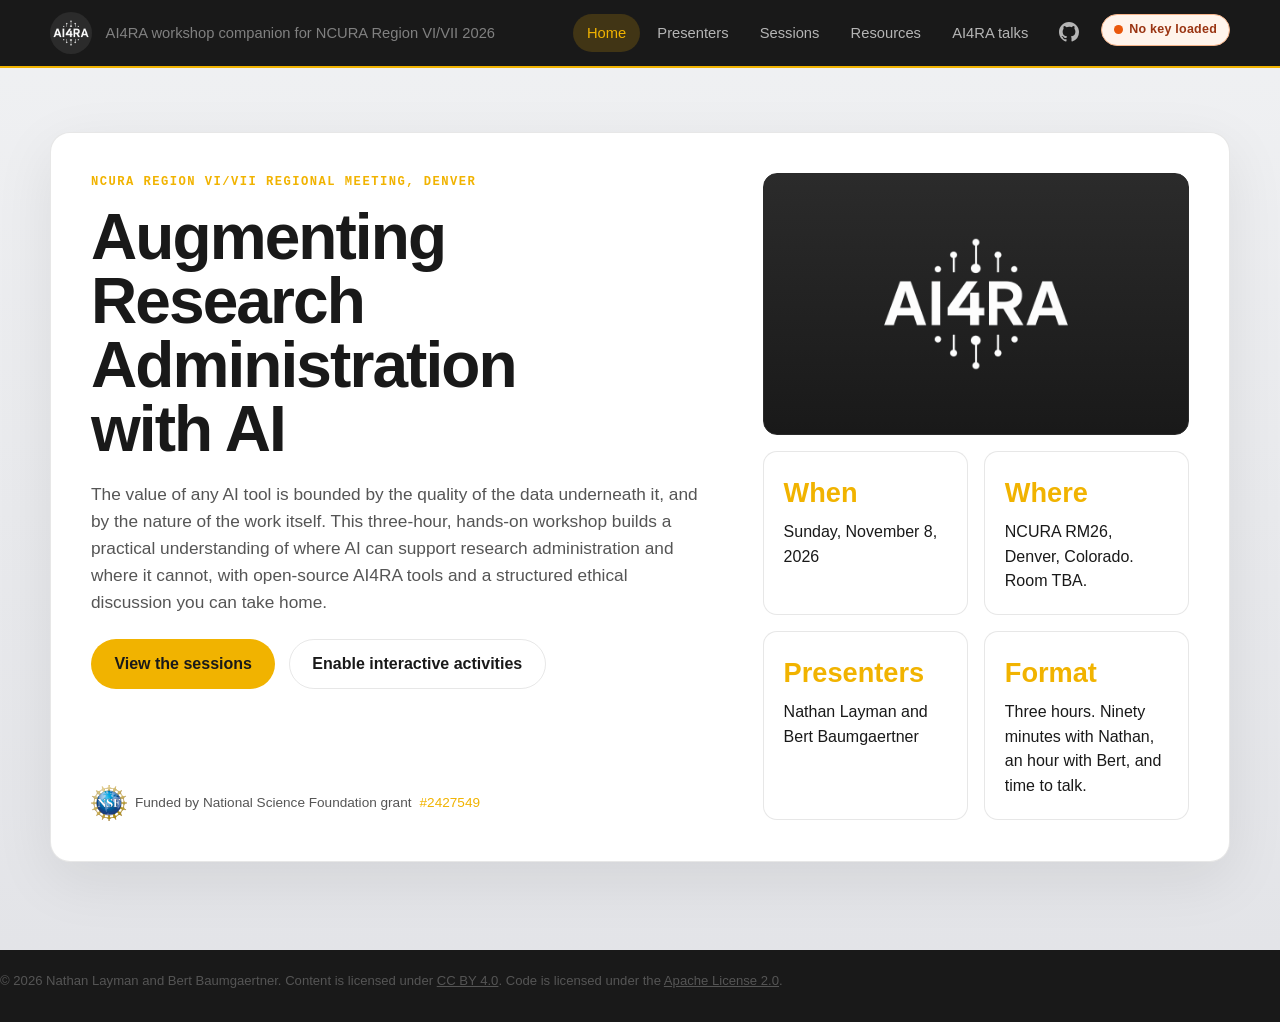
==== commit 6fc0a224: "Hand the key through without reading it; drop the proxy and eCFR calls The site now only stores the " ====
--- a/docs/index.html
+++ b/docs/index.html
@@ -24,6 +24,7 @@
               <li><a class="nav-link" href="presenters.html">Presenters</a></li>
               <li><a class="nav-link" href="course-content.html">Sessions</a></li>
               <li><a class="nav-link" href="resources.html">Resources</a></li>
+              <li><a class="nav-link" href="ai4ra-talks.html">AI4RA talks</a></li>
               <li><a class="nav-link" href="https://github.com/ui-insight/NCURARegionalWorkshop2026" target="_blank" aria-label="GitHub repository"><svg height="20" width="20" viewBox="0 0 16 16" fill="currentColor" style="vertical-align:middle;"><path d="M8 0C3.58 0 0 3.58 0 8c0 3.54 2.29 6.53 5.47 7.59.4.07.55-.17.55-.38 0-.19-.01-.82-.01-1.49-2.01.37-2.53-.49-2.69-.94-.09-.23-.48-.94-.82-1.13-.28-.15-.68-.52-.01-.53.63-.01 1.08.58 1.23.82.72 1.21 1.87.87 2.33.66.07-.52.28-.87.51-1.07-1.78-.2-3.64-.89-3.64-3.95 0-.87.31-1.59.82-2.15-.08-.2-.36-1.02.08-2.12 0 0 .67-.21 2.2.82a7.63 7.63 0 0 1 2-.27c.68 0 1.36.09 2 .27 1.53-1.04 2.2-.82 2.2-.82.44 1.1.16 1.92.08 2.12.51.56.82 1.27.82 2.15 0 3.07-1.87 3.75-3.65 3.95.29.25.54.73.54 1.48 0 1.07-.01 1.93-.01 2.2 0 .21.15.46.55.38A8.01 8.01 0 0 0 16 8c0-4.42-3.58-8-8-8z"/></svg></a></li>
             </ul>
           </nav>
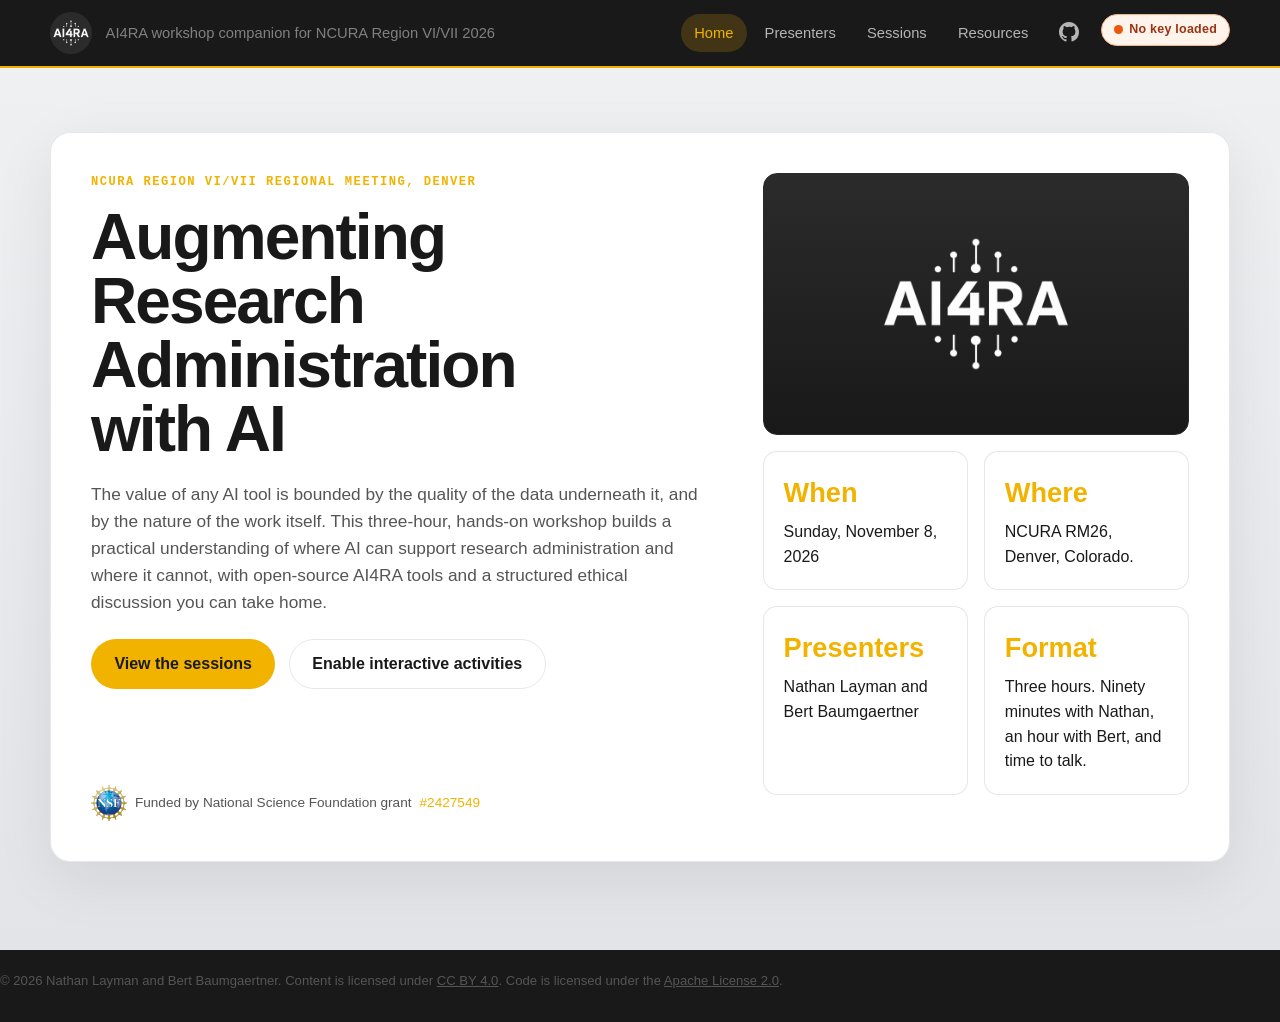
==== commit dce15bfb: "Drop Room TBA from the home page Where card Co-Authored-By: Claude Opus 5.5 <noreply@anthropic.com>" ====
--- a/docs/index.html
+++ b/docs/index.html
@@ -24,7 +24,6 @@
               <li><a class="nav-link" href="presenters.html">Presenters</a></li>
               <li><a class="nav-link" href="course-content.html">Sessions</a></li>
               <li><a class="nav-link" href="resources.html">Resources</a></li>
-              <li><a class="nav-link" href="ai4ra-talks.html">AI4RA talks</a></li>
               <li><a class="nav-link" href="https://github.com/ui-insight/NCURARegionalWorkshop2026" target="_blank" aria-label="GitHub repository"><svg height="20" width="20" viewBox="0 0 16 16" fill="currentColor" style="vertical-align:middle;"><path d="M8 0C3.58 0 0 3.58 0 8c0 3.54 2.29 6.53 5.47 7.59.4.07.55-.17.55-.38 0-.19-.01-.82-.01-1.49-2.01.37-2.53-.49-2.69-.94-.09-.23-.48-.94-.82-1.13-.28-.15-.68-.52-.01-.53.63-.01 1.08.58 1.23.82.72 1.21 1.87.87 2.33.66.07-.52.28-.87.51-1.07-1.78-.2-3.64-.89-3.64-3.95 0-.87.31-1.59.82-2.15-.08-.2-.36-1.02.08-2.12 0 0 .67-.21 2.2.82a7.63 7.63 0 0 1 2-.27c.68 0 1.36.09 2 .27 1.53-1.04 2.2-.82 2.2-.82.44 1.1.16 1.92.08 2.12.51.56.82 1.27.82 2.15 0 3.07-1.87 3.75-3.65 3.95.29.25.54.73.54 1.48 0 1.07-.01 1.93-.01 2.2 0 .21.15.46.55.38A8.01 8.01 0 0 0 16 8c0-4.42-3.58-8-8-8z"/></svg></a></li>
             </ul>
           </nav>
@@ -65,7 +64,7 @@
                 </article>
                 <article class="stat-card">
                   <strong>Where</strong>
-                  <span>NCURA RM26, Denver, Colorado. Room TBA.</span>
+                  <span>NCURA RM26, Denver, Colorado.</span>
                 </article>
                 <article class="stat-card">
                   <strong>Presenters</strong>
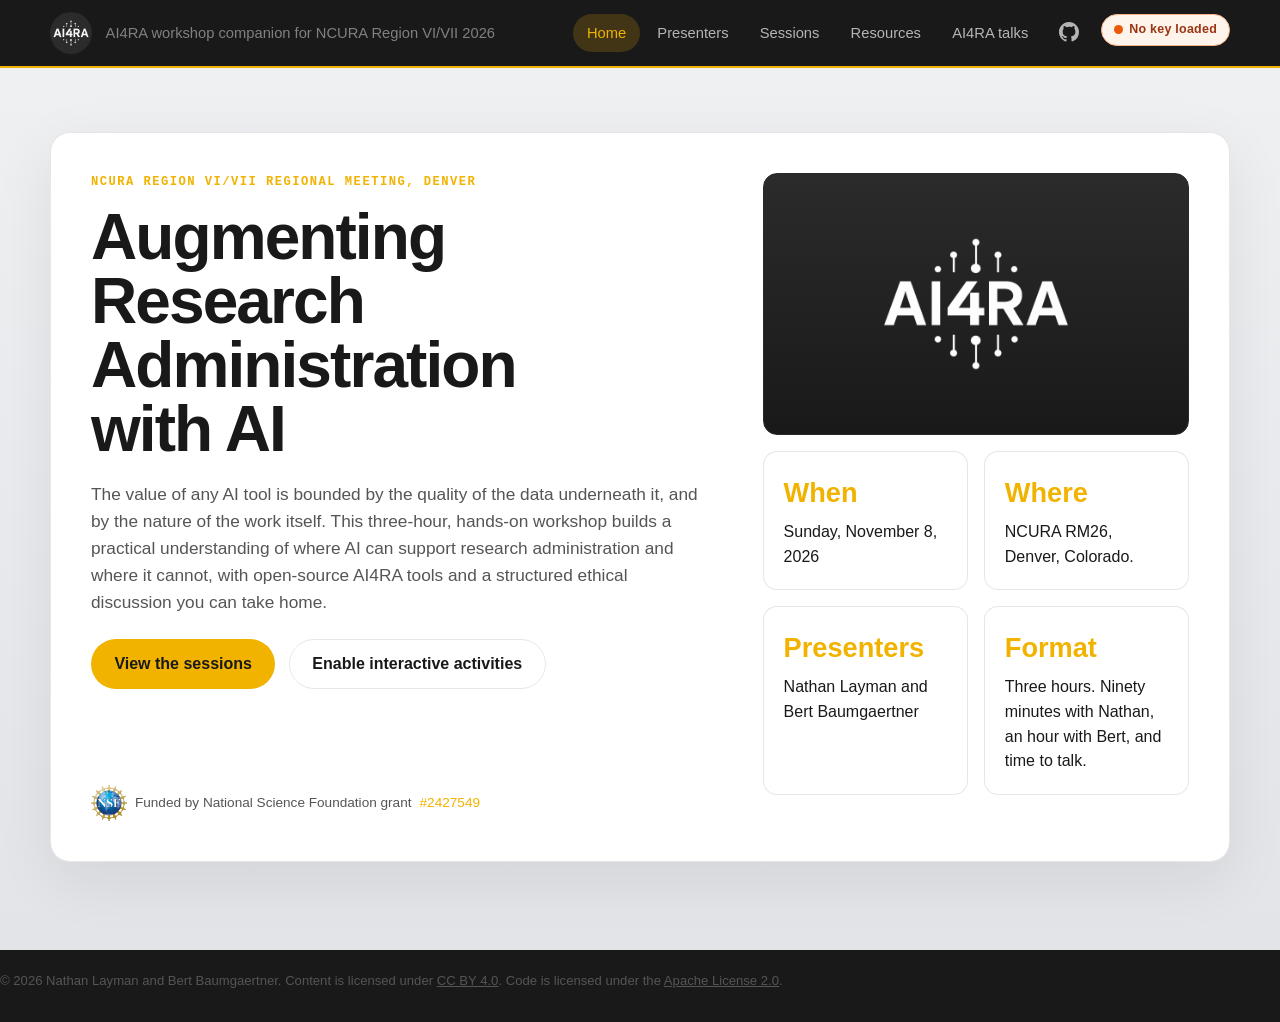
==== commit d1c0fd62: "Drop Room TBA from the home page Where card Co-Authored-By: Claude Opus 5.5 <noreply@anthropic.com>" ====
--- a/docs/index.html
+++ b/docs/index.html
@@ -24,6 +24,7 @@
               <li><a class="nav-link" href="presenters.html">Presenters</a></li>
               <li><a class="nav-link" href="course-content.html">Sessions</a></li>
               <li><a class="nav-link" href="resources.html">Resources</a></li>
+              <li><a class="nav-link" href="ai4ra-talks.html">AI4RA talks</a></li>
               <li><a class="nav-link" href="https://github.com/ui-insight/NCURARegionalWorkshop2026" target="_blank" aria-label="GitHub repository"><svg height="20" width="20" viewBox="0 0 16 16" fill="currentColor" style="vertical-align:middle;"><path d="M8 0C3.58 0 0 3.58 0 8c0 3.54 2.29 6.53 5.47 7.59.4.07.55-.17.55-.38 0-.19-.01-.82-.01-1.49-2.01.37-2.53-.49-2.69-.94-.09-.23-.48-.94-.82-1.13-.28-.15-.68-.52-.01-.53.63-.01 1.08.58 1.23.82.72 1.21 1.87.87 2.33.66.07-.52.28-.87.51-1.07-1.78-.2-3.64-.89-3.64-3.95 0-.87.31-1.59.82-2.15-.08-.2-.36-1.02.08-2.12 0 0 .67-.21 2.2.82a7.63 7.63 0 0 1 2-.27c.68 0 1.36.09 2 .27 1.53-1.04 2.2-.82 2.2-.82.44 1.1.16 1.92.08 2.12.51.56.82 1.27.82 2.15 0 3.07-1.87 3.75-3.65 3.95.29.25.54.73.54 1.48 0 1.07-.01 1.93-.01 2.2 0 .21.15.46.55.38A8.01 8.01 0 0 0 16 8c0-4.42-3.58-8-8-8z"/></svg></a></li>
             </ul>
           </nav>
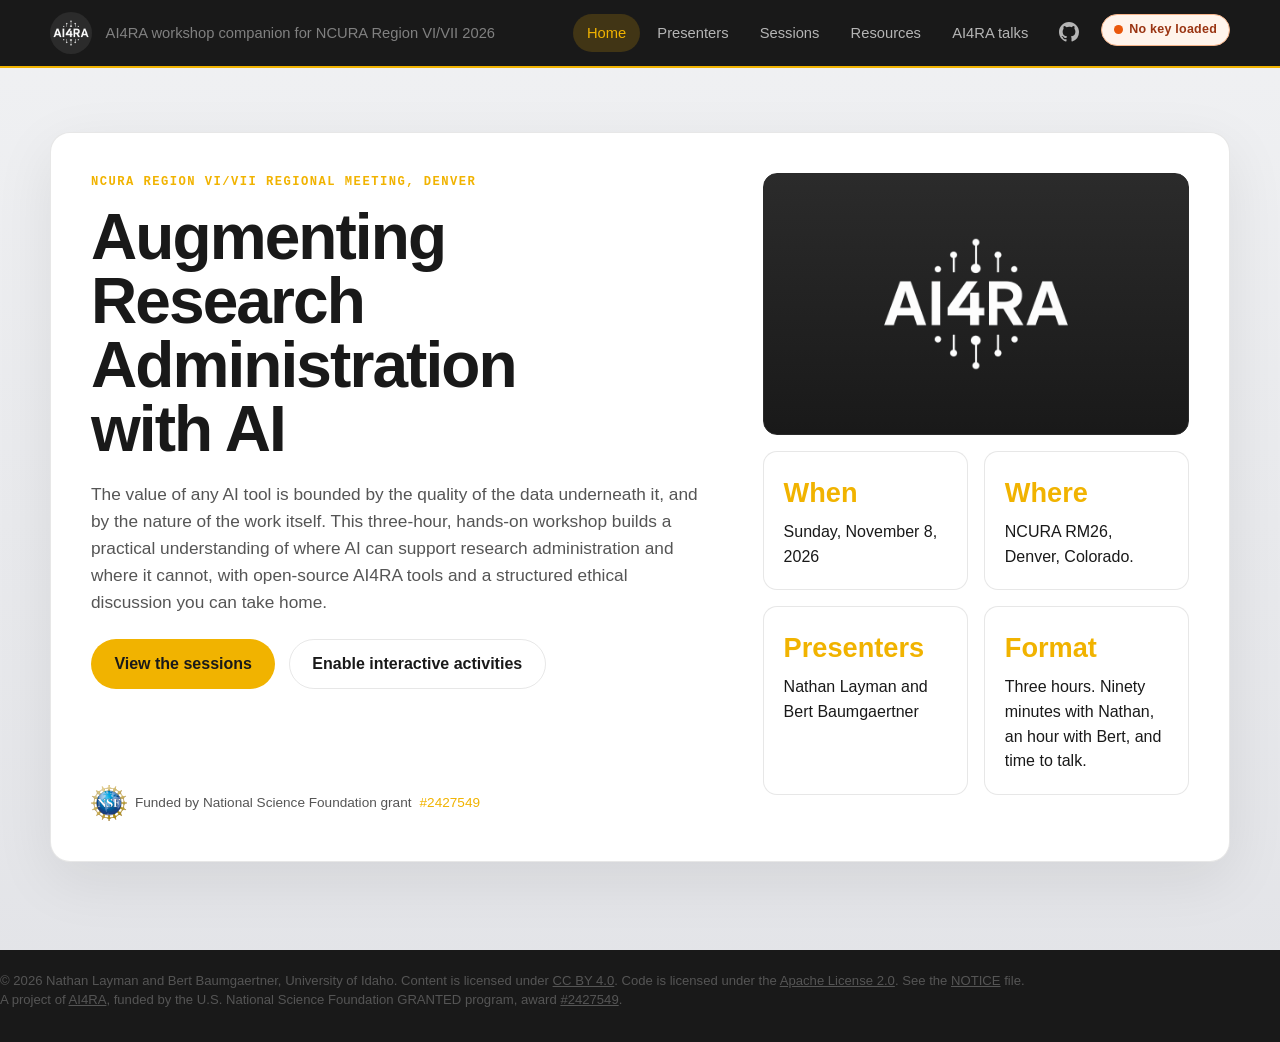
==== commit 3a2a3824: "Footers: add NSF award #2427549, UI, and NOTICE link; add license and award footer to the decks Co-A" ====
--- a/docs/index.html
+++ b/docs/index.html
@@ -132,7 +132,8 @@
         </div>
       </main>
       <footer class="site-footer">
-        <p>&copy; 2026 Nathan Layman and Bert Baumgaertner. Content is licensed under <a href="https://creativecommons.org/licenses/by/4.0/" rel="license">CC BY 4.0</a>. Code is licensed under the <a href="https://github.com/ui-insight/NCURARegionalWorkshop2026/blob/main/LICENSE">Apache License 2.0</a>.</p>
+        <p>&copy; 2026 Nathan Layman and Bert Baumgaertner, University of Idaho. Content is licensed under <a href="https://creativecommons.org/licenses/by/4.0/" rel="license">CC BY 4.0</a>. Code is licensed under the <a href="https://github.com/ui-insight/NCURARegionalWorkshop2026/blob/main/LICENSE">Apache License 2.0</a>. See the <a href="https://github.com/ui-insight/NCURARegionalWorkshop2026/blob/main/NOTICE">NOTICE</a> file.</p>
+        <p>A project of <a href="https://ai4ra.uidaho.edu">AI4RA</a>, funded by the U.S. National Science Foundation GRANTED program, award <a href="https://www.nsf.gov/awardsearch/show-award?AWD_ID=2427549">#2427549</a>.</p>
       </footer>
     </div>
 
